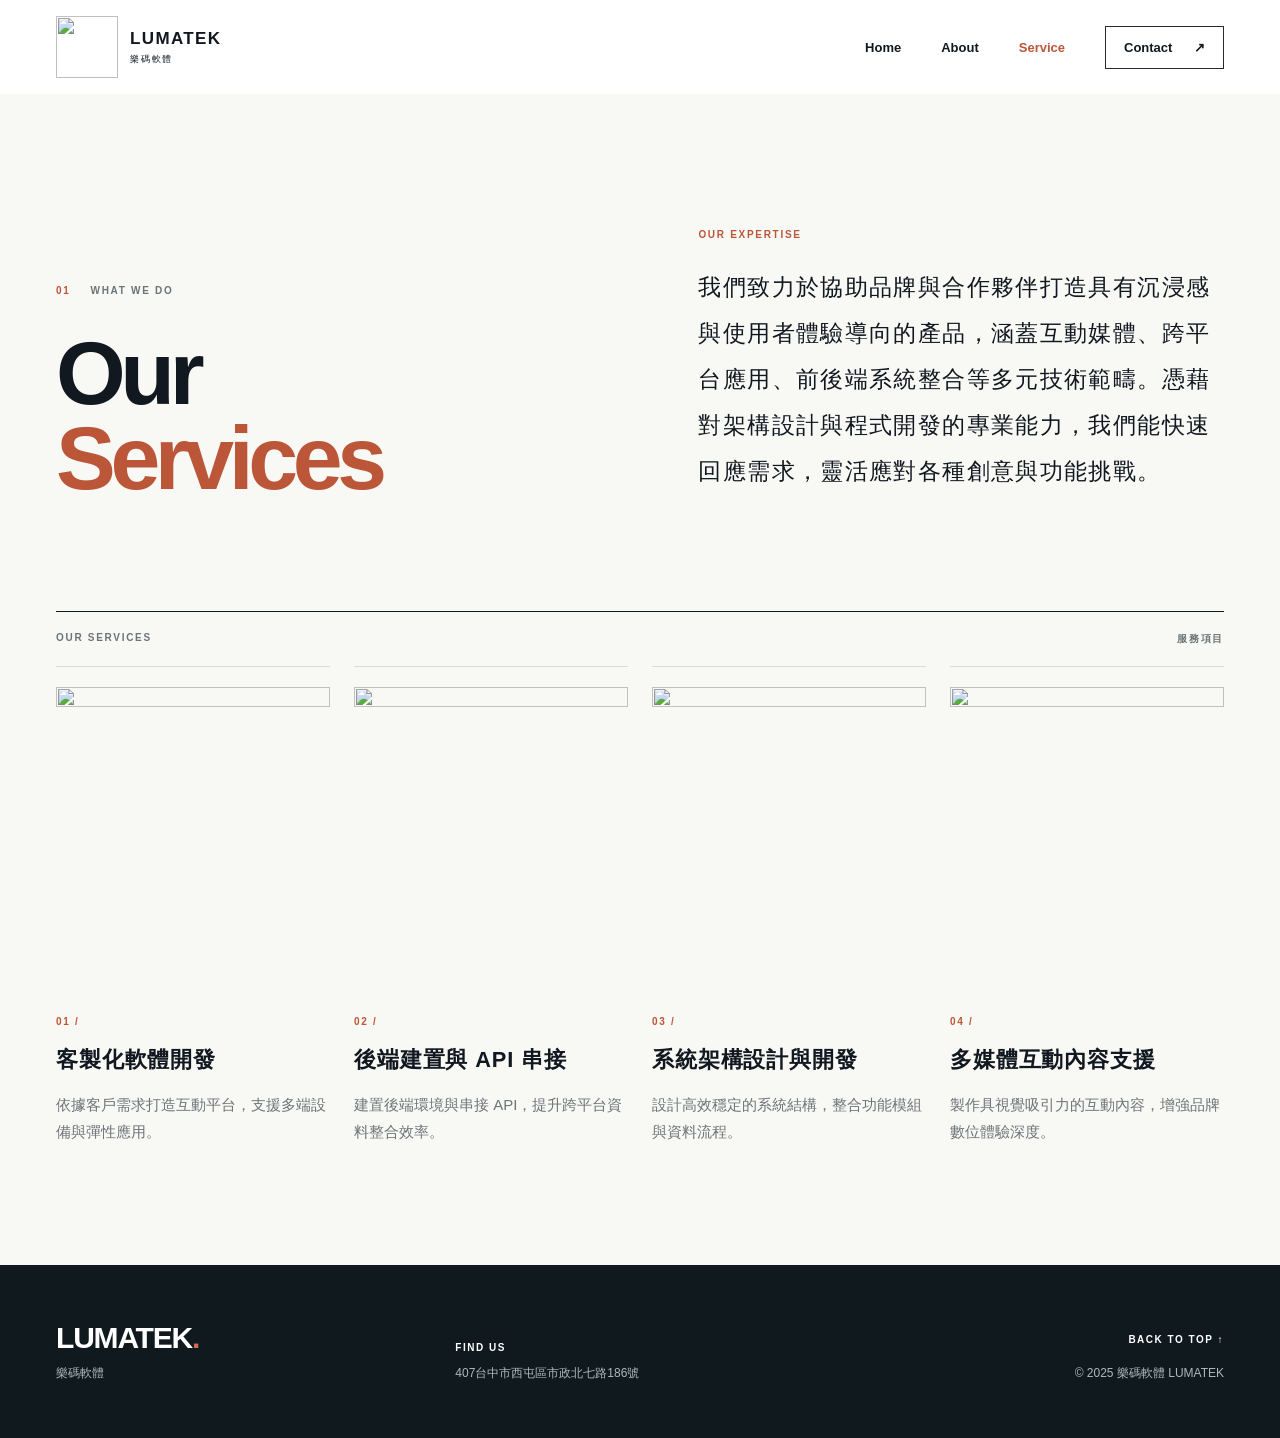
==== services.html @ f09bd557 "[mod] service page" ====
<!doctype html>
<html lang="zh-Hant">
<head>
  <meta charset="utf-8">
  <meta name="viewport" content="width=device-width, initial-scale=1">
  <meta name="description" content="樂碼軟體提供客製化軟體開發、系統整合與多媒體互動內容服務。">
  <title>Our Services | 樂碼軟體 LUMATEK</title>
  <link rel="stylesheet" href="styles.css">
</head>
<body>
  <a class="skip-link" href="#main">跳至主要內容</a>
  <header class="site-header">
    <div class="header-inner">
      <a class="brand" href="index.html#top" aria-label="LUMATEK 首頁">
        <img src="https://static.wixstatic.com/media/d908c8_92dad636d70149c580cc13085adee78d~mv2.jpg" alt="">
        <span>LUMATEK<small>樂碼軟體</small></span>
      </a>
      <nav aria-label="主要導覽">
        <a href="index.html#top">Home</a>
        <a href="index.html#profile">About</a>
        <a class="active" aria-current="page" href="services.html">Service</a>
        <a class="nav-contact" href="index.html#contact">Contact <span aria-hidden="true">↗</span></a>
      </nav>
    </div>
  </header>

  <main id="main">
    <section class="services section-pad" aria-labelledby="services-title">
      <div class="wrap">
        <div class="section-heading">
          <div><p class="eyebrow"><span>01</span> WHAT WE DO</p><h1 id="services-title">Our<br><em>Services</em></h1></div>
          <div class="profile-copy"><span class="tiny-label">OUR EXPERTISE</span><p>我們致力於協助品牌與合作夥伴打造具有沉浸感與使用者體驗導向的產品，涵蓋互動媒體、跨平台應用、前後端系統整合等多元技術範疇。憑藉對架構設計與程式開發的專業能力，我們能快速回應需求，靈活應對各種創意與功能挑戰。</p></div>
        </div>
        <div class="services-heading"><span>OUR SERVICES</span><span>服務項目</span></div>
        <div class="service-grid">
          <article class="service-card">
            <img src="https://static.wixstatic.com/media/d908c8_739e5360549b4cff8ab9a28e5d2e91d1~mv2.jpg/v1/crop/x_250,y_0,w_780,h_854/fill/w_295,h_323,al_c,q_80,usm_0.66_1.00_0.01,enc_avif,quality_auto/software-developer-6521720_1280.jpg" alt="">
            <span class="number">01 /</span><h2>客製化軟體開發</h2><p>依據客戶需求打造互動平台，支援多端設備與彈性應用。</p>
          </article>
          <article class="service-card">
            <img src="https://static.wixstatic.com/media/d908c8_5a6b8cc8b8c74f97b651b3af92de970b~mv2.jpg/v1/crop/x_203,y_0,w_875,h_958/fill/w_295,h_323,al_c,q_80,usm_0.66_1.00_0.01,enc_avif,quality_auto/technology-7966080_1280.jpg" alt="" loading="lazy">
            <span class="number">02 /</span><h2>後端建置與 API 串接</h2><p>建置後端環境與串接 API，提升跨平台資料整合效率。</p>
          </article>
          <article class="service-card">
            <img src="https://static.wixstatic.com/media/d908c8_275425c158c049d290e6bfb7ea84a70f~mv2.jpg/v1/crop/x_274,y_0,w_732,h_802/fill/w_295,h_323,al_c,q_80,usm_0.66_1.00_0.01,enc_avif,quality_auto/hexagon-6564551_1280.jpg" alt="" loading="lazy">
            <span class="number">03 /</span><h2>系統架構設計與開發</h2><p>設計高效穩定的系統結構，整合功能模組與資料流程。</p>
          </article>
          <article class="service-card">
            <img src="https://static.wixstatic.com/media/d908c8_0eededbadeaa4f90a45eddd358cd2c01~mv2.jpg/v1/crop/x_184,y_0,w_654,h_717/fill/w_295,h_323,al_c,q_80,usm_0.66_1.00_0.01,enc_avif,quality_auto/smartphone-6701409_1280.jpg" alt="" loading="lazy">
            <span class="number">04 /</span><h2>多媒體互動內容支援</h2><p>製作具視覺吸引力的互動內容，增強品牌數位體驗深度。</p>
          </article>
        </div>
      </div>
    </section>
  </main>
  <footer class="site-footer"><div class="wrap footer-inner"><div><a class="footer-brand" href="index.html#top">LUMATEK<span>.</span></a><p>樂碼軟體</p></div><div class="footer-address"><span>FIND US</span><p>407台中市西屯區市政北七路186號</p></div><div class="footer-end"><a href="#main">BACK TO TOP ↑</a><p>© 2025 樂碼軟體 LUMATEK</p></div></div></footer>
</body>
</html>
---- styles.css ----
﻿:root{--ink:#121820;--muted:#6e7478;--accent:#bc5639;--paper:#f8f8f5;--line:#d9dcda}*{box-sizing:border-box}html{scroll-behavior:smooth}body{margin:0;color:var(--ink);font-family:Arial,"Noto Sans TC","Microsoft JhengHei",sans-serif;background:var(--paper)}a{color:inherit;text-decoration:none}button,input,textarea{font:inherit}.wrap{width:min(1320px,calc(100% - 112px));margin:auto}.skip-link{position:absolute;top:-60px;left:16px;z-index:20;background:#fff;padding:12px}.skip-link:focus{top:12px}.site-header{background:#fff}.header-inner{height:94px;width:min(1440px,calc(100% - 112px));margin:auto;display:flex;align-items:center;justify-content:space-between}.brand{display:flex;align-items:center;gap:12px;font-weight:800;font-size:17px;letter-spacing:.08em}.brand img{width:62px;height:62px;object-fit:cover}.brand small{display:block;font-size:9px;font-weight:500;letter-spacing:.2em;margin-top:4px}nav{display:flex;align-items:center;gap:40px;font-size:13px;font-weight:700}nav a{transition:color .2s}nav a:hover,nav a.active{color:var(--accent)}.nav-contact{border:1px solid #252b2e;padding:13px 18px}.nav-contact span{margin-left:18px}.hero{position:relative;min-height:650px;height:calc(100vh - 94px);max-height:900px;color:#fff;background:#141b28 url('https://static.wixstatic.com/media/d908c8_405ef2eedf924d50b16e075035a3630d~mv2.jpg') center 53%/cover no-repeat;display:flex;align-items:center}.hero-shade,.contact-overlay{position:absolute;inset:0;background:linear-gradient(90deg,rgba(8,15,27,.76),rgba(8,15,27,.23) 70%),linear-gradient(0deg,rgba(8,15,27,.42),transparent 40%)}.hero-content{position:relative;padding-bottom:35px}.hero-kicker,.eyebrow,.tiny-label,.hero-bottom,.principles-heading,.number,.principle-en{font-size:10px;font-weight:700;letter-spacing:.17em}.hero-kicker{display:flex;align-items:center;gap:12px}.hero-kicker span{width:38px;height:2px;background:#d66b50}.hero h1{font-size:clamp(74px,10.5vw,150px);letter-spacing:-.065em;line-height:.95;margin:30px 0 20px;font-weight:800}.hero-period,.contact-intro h2 span,.footer-brand span{color:#d66b50}.hero-content>p{font-size:clamp(22px,2.4vw,34px);font-weight:500;letter-spacing:.12em;margin:0}.hero-link{display:inline-flex;align-items:center;gap:50px;margin-top:54px;padding-bottom:13px;border-bottom:1px solid rgba(255,255,255,.7);font-size:13px;letter-spacing:.12em}.hero-link span{font-size:20px}.hero-bottom{position:absolute;bottom:32px;left:0;right:0;display:flex;justify-content:space-between;color:rgba(255,255,255,.75)}.hero-bottom b{font-size:16px;margin-left:12px}.section-pad{padding:130px 0 120px}.section-heading{display:grid;grid-template-columns:1fr 1fr;gap:10%;align-items:end}.eyebrow{display:flex;gap:20px;align-items:center;color:#6b7478;margin:0 0 35px}.eyebrow span{color:var(--accent)}.section-heading h2{font-size:clamp(58px,7vw,100px);line-height:.95;letter-spacing:-.06em;margin:0;font-weight:700}.section-heading h2 em{font-style:normal;color:var(--accent)}.profile-copy{max-width:570px;padding-bottom:7px}.tiny-label{color:var(--accent)}.profile-copy p{font-size:clamp(18px,1.8vw,23px);line-height:2;letter-spacing:.06em;margin:22px 0 0;font-weight:500}.principles-heading{border-top:1px solid var(--ink);margin-top:110px;padding:20px 0;display:flex;justify-content:space-between;color:#6b7478}.principles{display:grid;grid-template-columns:repeat(4,1fr);border-top:1px solid var(--line);border-bottom:1px solid var(--line)}.principle{min-height:190px;padding:25px 22px 25px 0;position:relative}.principle+.principle{border-left:1px solid var(--line);padding-left:25px}.number{color:var(--accent)}.principle h3{font-size:clamp(22px,2vw,29px);letter-spacing:.08em;margin:42px 0 12px}.principle-en{font-size:9px;color:#858d90}.principle-arrow{position:absolute;top:23px;right:24px;color:#aab0b1}.contact{position:relative;background:#1c3038 url('https://static.wixstatic.com/media/d908c8_eb71ffd67c944cbcbed3fc04397d1263~mv2.jpg') center/cover no-repeat;color:#fff}.contact-overlay{background:linear-gradient(90deg,rgba(12,26,34,.91),rgba(12,26,34,.73))}.contact-inner{position:relative;display:grid;grid-template-columns:1fr 1fr;gap:10%;padding-top:110px;padding-bottom:110px}.eyebrow.light{color:#c4ccce}.contact-intro h2{font-size:clamp(48px,5.5vw,76px);line-height:1.25;letter-spacing:.04em;margin:0}.contact-intro>p:not(.eyebrow){font-size:16px;letter-spacing:.08em;color:#d4dcdc;margin-top:28px}.contact-decoration{font-size:78px;color:#d66b50;margin-top:70px;font-weight:200}.form-panel{background:#fff;color:var(--ink);padding:40px}.form-heading{display:flex;align-items:flex-start;justify-content:space-between}.form-heading>span{font-size:25px;color:var(--accent)}.form-heading h3{font-size:30px;letter-spacing:.08em;margin:10px 0 26px}.form-row{display:grid;grid-template-columns:1fr 1fr;gap:18px}label{display:block;font-size:12px;font-weight:700;letter-spacing:.06em;margin-bottom:19px}label span{color:var(--accent)}input,textarea{width:100%;display:block;border:0;border-bottom:1px solid #bfc6c5;border-radius:0;background:transparent;padding:12px 0;color:var(--ink);outline:none;font-size:14px}input:focus,textarea:focus{border-color:var(--accent)}input::placeholder,textarea::placeholder{color:#a1a8a8;font-size:13px}textarea{resize:vertical;min-height:85px}.form-panel button{width:100%;background:#172a31;border:0;color:#fff;padding:17px 20px;display:flex;justify-content:space-between;cursor:pointer;text-align:left;font-size:13px;letter-spacing:.1em;transition:background .2s}.form-panel button:hover{background:#bc5639}.form-note,.form-status{font-size:12px;line-height:1.6;color:#697476;margin:12px 0 0}.form-status:not(:empty){color:#a3432b;font-weight:700}.site-footer{background:#101a1e;color:#fff;padding:56px 0}.footer-inner{display:grid;grid-template-columns:1fr 1fr 1fr;gap:30px;align-items:end}.footer-brand{font-size:30px;font-weight:800;letter-spacing:-.04em}.site-footer p{font-size:12px;color:#aeb8b8;margin:10px 0 0}.footer-address span,.footer-end a{font-size:10px;letter-spacing:.15em;font-weight:700}.footer-end{text-align:right}.footer-end a{color:#fff}.footer-end p{margin-top:18px}@media(max-width:800px){.wrap,.header-inner{width:calc(100% - 48px)}.header-inner{height:78px}.brand img{width:52px;height:52px}.brand{font-size:14px}nav{gap:20px;font-size:12px}.nav-contact{padding:10px 12px}.nav-contact span{margin-left:5px}.hero{height:70vh;min-height:560px}.section-pad{padding:85px 0}.section-heading{grid-template-columns:1fr;gap:38px}.principles-heading{margin-top:70px}.principles{grid-template-columns:repeat(2,1fr)}.principle:nth-child(3){border-left:0;border-top:1px solid var(--line);padding-left:0}.principle:nth-child(4){border-top:1px solid var(--line)}.contact-inner{grid-template-columns:1fr;gap:40px;padding-top:80px;padding-bottom:80px}.contact-decoration{display:none}.footer-inner{grid-template-columns:1fr 1fr}.footer-end{grid-column:1/-1;text-align:left}}@media(max-width:480px){.wrap,.header-inner{width:calc(100% - 36px)}.header-inner{height:72px}.brand img{width:46px;height:46px}.brand span{display:none}nav{gap:15px;font-size:11px}.nav-contact{padding:9px}.hero{min-height:530px;height:calc(85vh - 72px);background-position:58% center}.hero h1{font-size:clamp(60px,16vw,80px)}.hero-content>p{font-size:20px;letter-spacing:.06em}.hero-bottom{font-size:8px}.hero-bottom span:first-child{display:none}.hero-bottom{justify-content:flex-end}.section-heading h2{font-size:60px}.profile-copy p{font-size:17px}.principle{min-height:150px}.principle h3{font-size:21px;margin-top:34px}.principle+.principle{padding-left:18px}.principle:nth-child(3){padding-left:0}.principle-arrow{right:12px}.contact-intro h2{font-size:43px}.form-panel{padding:25px}.form-row{grid-template-columns:1fr;gap:0}.footer-inner{grid-template-columns:1fr;gap:28px}.footer-end{grid-column:auto}}@media(prefers-reduced-motion:reduce){html{scroll-behavior:auto}*{transition:none!important}}

.services .section-heading h1{font-size:clamp(58px,7vw,100px);line-height:.95;letter-spacing:-.06em;margin:0;font-weight:700}
.services .section-heading h1 em{font-style:normal;color:var(--accent)}
.services-heading{border-top:1px solid var(--ink);margin-top:110px;padding:20px 0;display:flex;justify-content:space-between;color:#6b7478;font-size:10px;font-weight:700;letter-spacing:.17em}
.service-grid{display:grid;grid-template-columns:repeat(4,minmax(0,1fr));gap:24px}
.service-card{border-top:1px solid var(--line);padding-top:20px}
.service-card img{display:block;width:100%;aspect-ratio:295/323;object-fit:cover;margin-bottom:24px}
.service-card h2{font-size:clamp(19px,1.7vw,24px);letter-spacing:.04em;line-height:1.4;margin:16px 0}
.service-card p{color:var(--muted);font-size:15px;line-height:1.8;margin:0}
@media(max-width:800px){.services-heading{margin-top:70px}.service-grid{grid-template-columns:repeat(2,minmax(0,1fr));gap:40px 24px}}
@media(max-width:480px){.services .section-heading h1{font-size:60px}.service-grid{grid-template-columns:1fr;gap:36px}}
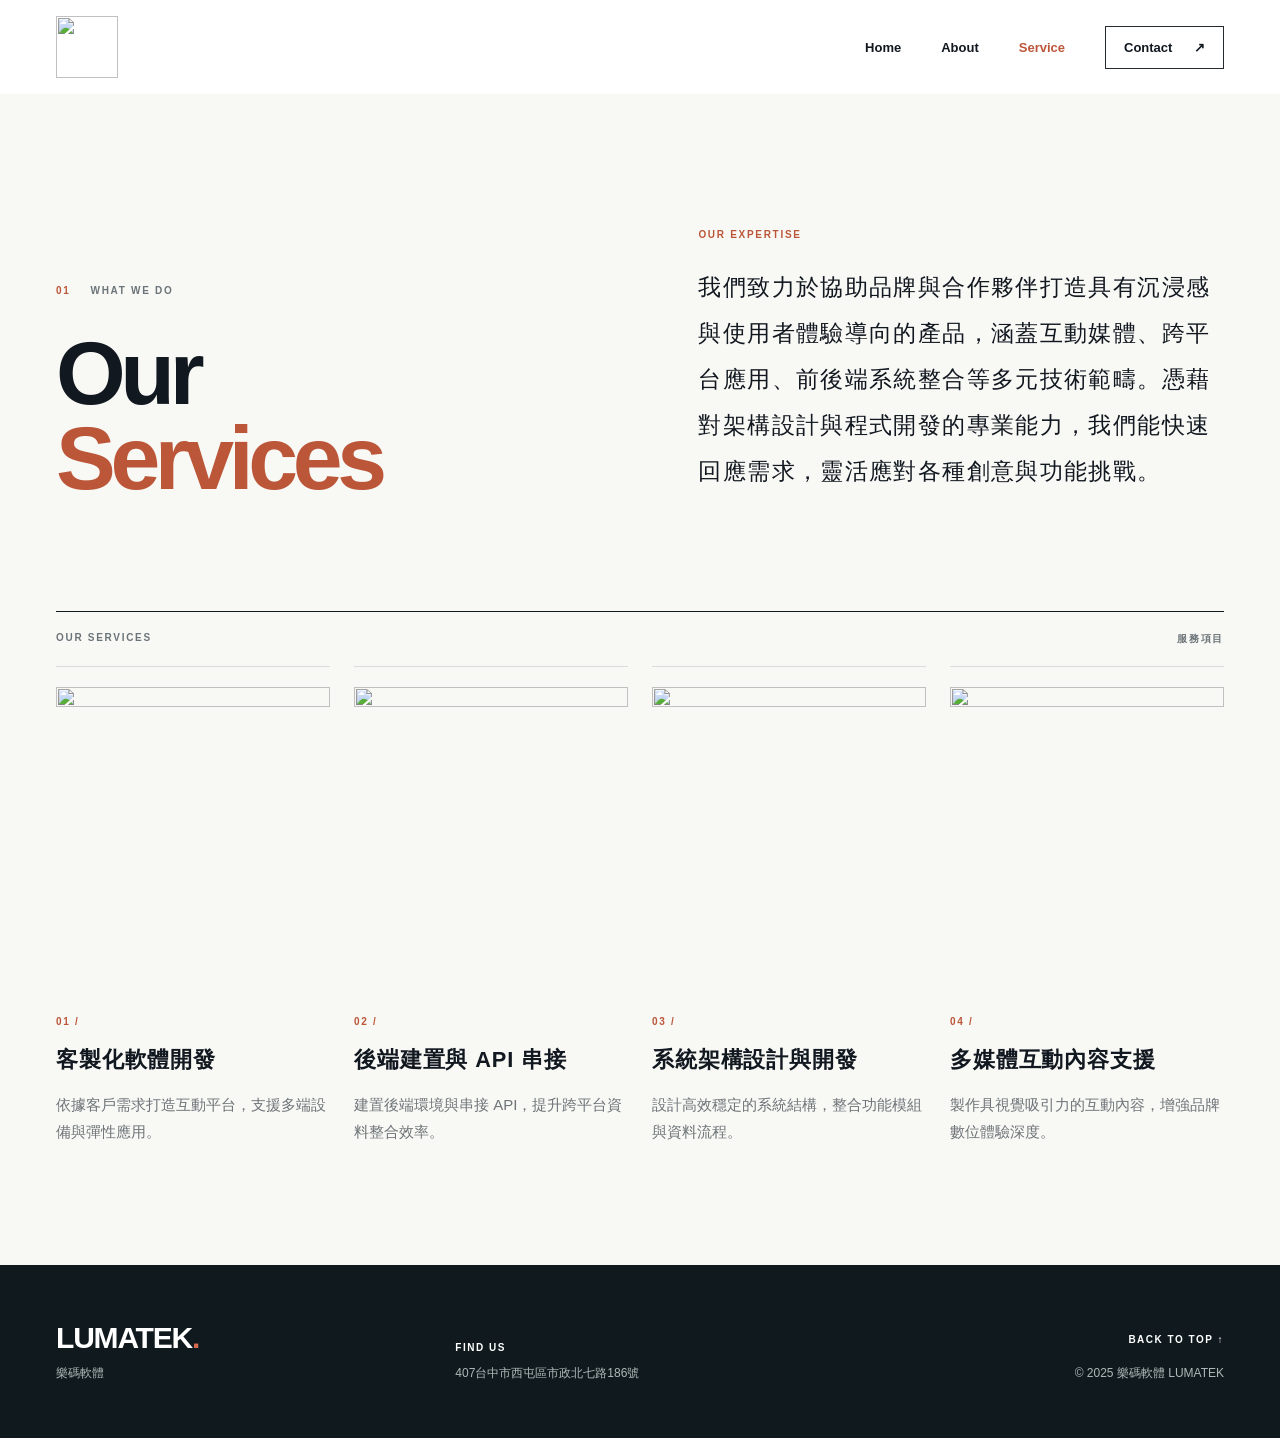
==== commit d3803728: "[mod] logo" ====
--- a/services.html
+++ b/services.html
@@ -13,7 +13,6 @@
     <div class="header-inner">
       <a class="brand" href="index.html#top" aria-label="LUMATEK 首頁">
         <img src="https://static.wixstatic.com/media/d908c8_92dad636d70149c580cc13085adee78d~mv2.jpg" alt="">
-        <span>LUMATEK<small>樂碼軟體</small></span>
       </a>
       <nav aria-label="主要導覽">
         <a href="index.html#top">Home</a>
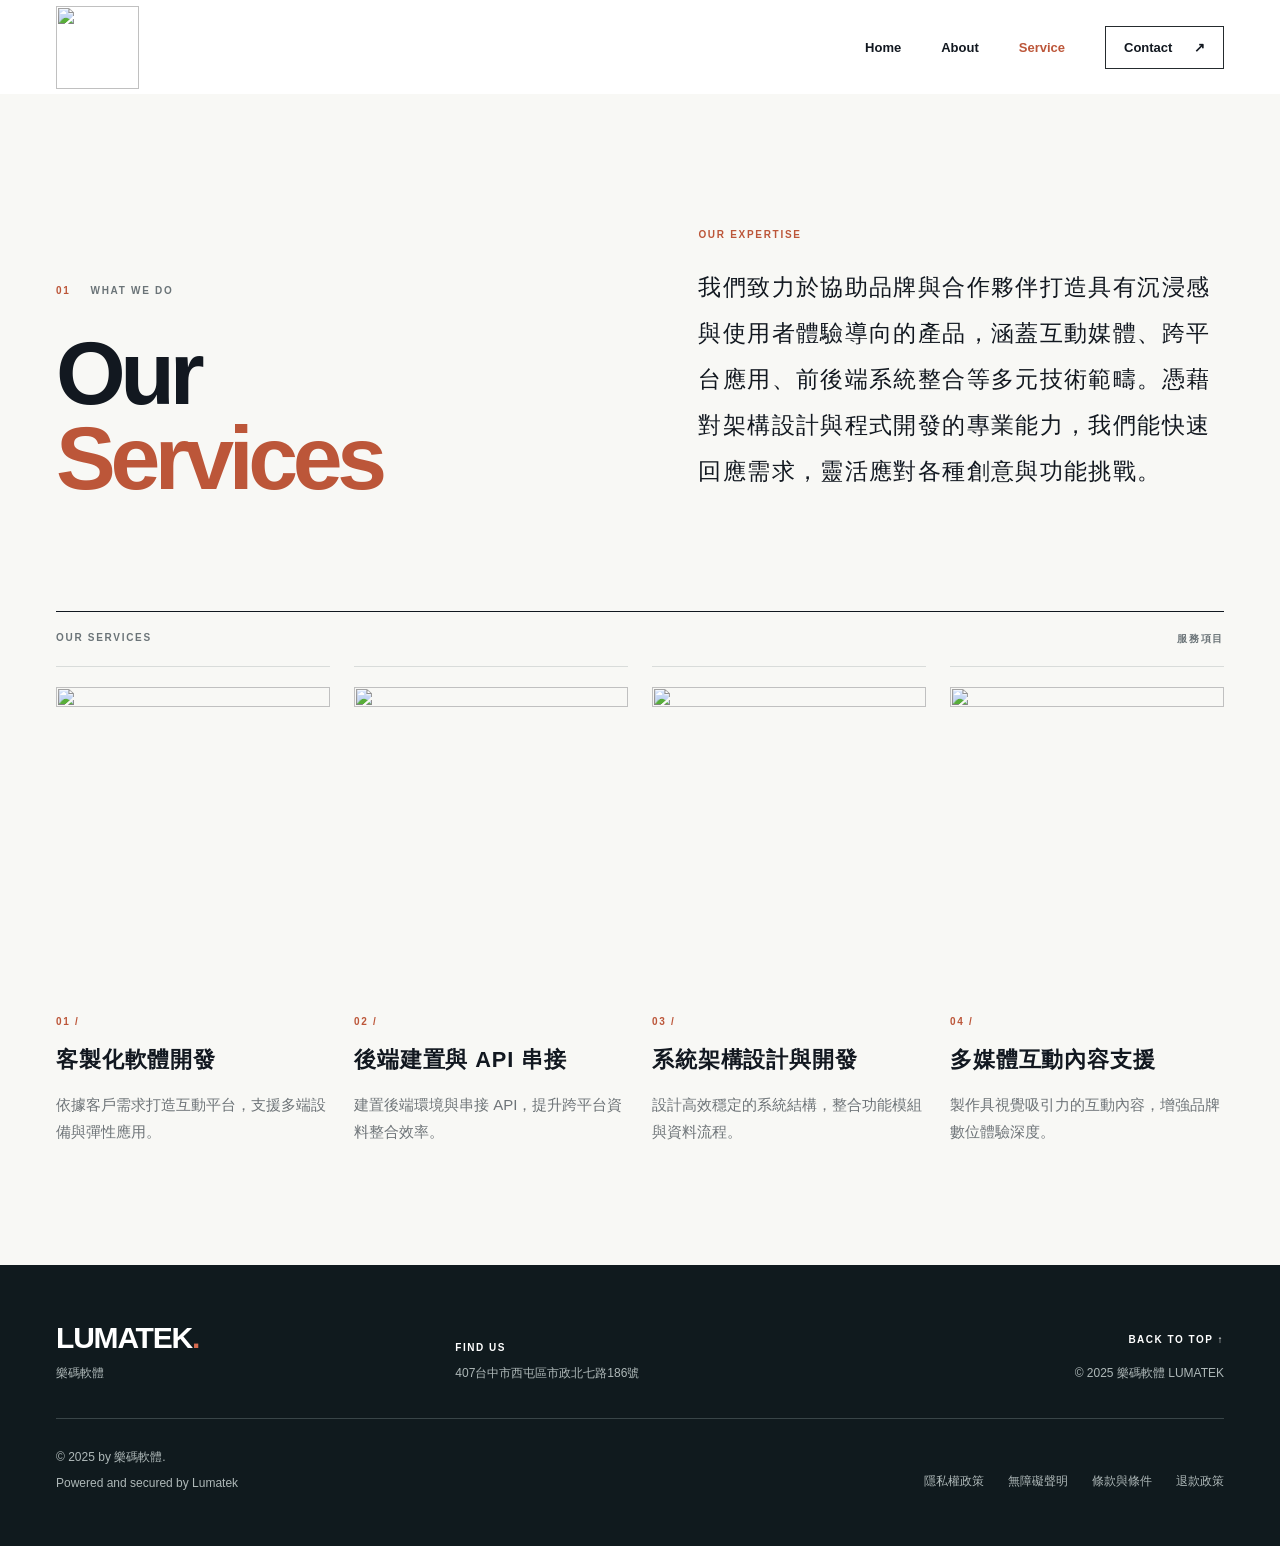
==== commit 71cdf610: "[mod] web" ====
--- a/services.html
+++ b/services.html
@@ -52,6 +52,19 @@
       </div>
     </section>
   </main>
-  <footer class="site-footer"><div class="wrap footer-inner"><div><a class="footer-brand" href="index.html#top">LUMATEK<span>.</span></a><p>樂碼軟體</p></div><div class="footer-address"><span>FIND US</span><p>407台中市西屯區市政北七路186號</p></div><div class="footer-end"><a href="#main">BACK TO TOP ↑</a><p>© 2025 樂碼軟體 LUMATEK</p></div></div></footer>
+  <footer class="site-footer">
+    <div class="wrap">
+      <div class="footer-inner"><div><a class="footer-brand" href="index.html#top">LUMATEK<span>.</span></a><p>樂碼軟體</p></div><div class="footer-address"><span>FIND US</span><p>407台中市西屯區市政北七路186號</p></div><div class="footer-end"><a href="#main">BACK TO TOP ↑</a><p>© 2025 樂碼軟體 LUMATEK</p></div></div>
+      <div class="footer-meta">
+        <div class="footer-credits"><p>© 2025 by 樂碼軟體.</p><p>Powered and secured by Lumatek</p></div>
+        <nav class="footer-links" aria-label="網站政策">
+          <a href="privacy-policy.html">隱私權政策</a>
+          <a href="accessibility.html">無障礙聲明</a>
+          <a href="terms.html">條款與條件</a>
+          <a href="refund-policy.html">退款政策</a>
+        </nav>
+      </div>
+    </div>
+  </footer>
 </body>
 </html>
--- a/styles.css
+++ b/styles.css
@@ -1,6 +1,10 @@
 ﻿:root{--ink:#121820;--muted:#6e7478;--accent:#bc5639;--paper:#f8f8f5;--line:#d9dcda}*{box-sizing:border-box}html{scroll-behavior:smooth}body{margin:0;color:var(--ink);font-family:Arial,"Noto Sans TC","Microsoft JhengHei",sans-serif;background:var(--paper)}a{color:inherit;text-decoration:none}button,input,textarea{font:inherit}.wrap{width:min(1320px,calc(100% - 112px));margin:auto}.skip-link{position:absolute;top:-60px;left:16px;z-index:20;background:#fff;padding:12px}.skip-link:focus{top:12px}.site-header{background:#fff}.header-inner{height:94px;width:min(1440px,calc(100% - 112px));margin:auto;display:flex;align-items:center;justify-content:space-between}.brand{display:flex;align-items:center;gap:12px;font-weight:800;font-size:17px;letter-spacing:.08em}.brand img{width:62px;height:62px;object-fit:cover}.brand small{display:block;font-size:9px;font-weight:500;letter-spacing:.2em;margin-top:4px}nav{display:flex;align-items:center;gap:40px;font-size:13px;font-weight:700}nav a{transition:color .2s}nav a:hover,nav a.active{color:var(--accent)}.nav-contact{border:1px solid #252b2e;padding:13px 18px}.nav-contact span{margin-left:18px}.hero{position:relative;min-height:650px;height:calc(100vh - 94px);max-height:900px;color:#fff;background:#141b28 url('https://static.wixstatic.com/media/d908c8_405ef2eedf924d50b16e075035a3630d~mv2.jpg') center 53%/cover no-repeat;display:flex;align-items:center}.hero-shade,.contact-overlay{position:absolute;inset:0;background:linear-gradient(90deg,rgba(8,15,27,.76),rgba(8,15,27,.23) 70%),linear-gradient(0deg,rgba(8,15,27,.42),transparent 40%)}.hero-content{position:relative;padding-bottom:35px}.hero-kicker,.eyebrow,.tiny-label,.hero-bottom,.principles-heading,.number,.principle-en{font-size:10px;font-weight:700;letter-spacing:.17em}.hero-kicker{display:flex;align-items:center;gap:12px}.hero-kicker span{width:38px;height:2px;background:#d66b50}.hero h1{font-size:clamp(74px,10.5vw,150px);letter-spacing:-.065em;line-height:.95;margin:30px 0 20px;font-weight:800}.hero-period,.contact-intro h2 span,.footer-brand span{color:#d66b50}.hero-content>p{font-size:clamp(22px,2.4vw,34px);font-weight:500;letter-spacing:.12em;margin:0}.hero-link{display:inline-flex;align-items:center;gap:50px;margin-top:54px;padding-bottom:13px;border-bottom:1px solid rgba(255,255,255,.7);font-size:13px;letter-spacing:.12em}.hero-link span{font-size:20px}.hero-bottom{position:absolute;bottom:32px;left:0;right:0;display:flex;justify-content:space-between;color:rgba(255,255,255,.75)}.hero-bottom b{font-size:16px;margin-left:12px}.section-pad{padding:130px 0 120px}.section-heading{display:grid;grid-template-columns:1fr 1fr;gap:10%;align-items:end}.eyebrow{display:flex;gap:20px;align-items:center;color:#6b7478;margin:0 0 35px}.eyebrow span{color:var(--accent)}.section-heading h2{font-size:clamp(58px,7vw,100px);line-height:.95;letter-spacing:-.06em;margin:0;font-weight:700}.section-heading h2 em{font-style:normal;color:var(--accent)}.profile-copy{max-width:570px;padding-bottom:7px}.tiny-label{color:var(--accent)}.profile-copy p{font-size:clamp(18px,1.8vw,23px);line-height:2;letter-spacing:.06em;margin:22px 0 0;font-weight:500}.principles-heading{border-top:1px solid var(--ink);margin-top:110px;padding:20px 0;display:flex;justify-content:space-between;color:#6b7478}.principles{display:grid;grid-template-columns:repeat(4,1fr);border-top:1px solid var(--line);border-bottom:1px solid var(--line)}.principle{min-height:190px;padding:25px 22px 25px 0;position:relative}.principle+.principle{border-left:1px solid var(--line);padding-left:25px}.number{color:var(--accent)}.principle h3{font-size:clamp(22px,2vw,29px);letter-spacing:.08em;margin:42px 0 12px}.principle-en{font-size:9px;color:#858d90}.principle-arrow{position:absolute;top:23px;right:24px;color:#aab0b1}.contact{position:relative;background:#1c3038 url('https://static.wixstatic.com/media/d908c8_eb71ffd67c944cbcbed3fc04397d1263~mv2.jpg') center/cover no-repeat;color:#fff}.contact-overlay{background:linear-gradient(90deg,rgba(12,26,34,.91),rgba(12,26,34,.73))}.contact-inner{position:relative;display:grid;grid-template-columns:1fr 1fr;gap:10%;padding-top:110px;padding-bottom:110px}.eyebrow.light{color:#c4ccce}.contact-intro h2{font-size:clamp(48px,5.5vw,76px);line-height:1.25;letter-spacing:.04em;margin:0}.contact-intro>p:not(.eyebrow){font-size:16px;letter-spacing:.08em;color:#d4dcdc;margin-top:28px}.contact-decoration{font-size:78px;color:#d66b50;margin-top:70px;font-weight:200}.form-panel{background:#fff;color:var(--ink);padding:40px}.form-heading{display:flex;align-items:flex-start;justify-content:space-between}.form-heading>span{font-size:25px;color:var(--accent)}.form-heading h3{font-size:30px;letter-spacing:.08em;margin:10px 0 26px}.form-row{display:grid;grid-template-columns:1fr 1fr;gap:18px}label{display:block;font-size:12px;font-weight:700;letter-spacing:.06em;margin-bottom:19px}label span{color:var(--accent)}input,textarea{width:100%;display:block;border:0;border-bottom:1px solid #bfc6c5;border-radius:0;background:transparent;padding:12px 0;color:var(--ink);outline:none;font-size:14px}input:focus,textarea:focus{border-color:var(--accent)}input::placeholder,textarea::placeholder{color:#a1a8a8;font-size:13px}textarea{resize:vertical;min-height:85px}.form-panel button{width:100%;background:#172a31;border:0;color:#fff;padding:17px 20px;display:flex;justify-content:space-between;cursor:pointer;text-align:left;font-size:13px;letter-spacing:.1em;transition:background .2s}.form-panel button:hover{background:#bc5639}.form-note,.form-status{font-size:12px;line-height:1.6;color:#697476;margin:12px 0 0}.form-status:not(:empty){color:#a3432b;font-weight:700}.site-footer{background:#101a1e;color:#fff;padding:56px 0}.footer-inner{display:grid;grid-template-columns:1fr 1fr 1fr;gap:30px;align-items:end}.footer-brand{font-size:30px;font-weight:800;letter-spacing:-.04em}.site-footer p{font-size:12px;color:#aeb8b8;margin:10px 0 0}.footer-address span,.footer-end a{font-size:10px;letter-spacing:.15em;font-weight:700}.footer-end{text-align:right}.footer-end a{color:#fff}.footer-end p{margin-top:18px}@media(max-width:800px){.wrap,.header-inner{width:calc(100% - 48px)}.header-inner{height:78px}.brand img{width:52px;height:52px}.brand{font-size:14px}nav{gap:20px;font-size:12px}.nav-contact{padding:10px 12px}.nav-contact span{margin-left:5px}.hero{height:70vh;min-height:560px}.section-pad{padding:85px 0}.section-heading{grid-template-columns:1fr;gap:38px}.principles-heading{margin-top:70px}.principles{grid-template-columns:repeat(2,1fr)}.principle:nth-child(3){border-left:0;border-top:1px solid var(--line);padding-left:0}.principle:nth-child(4){border-top:1px solid var(--line)}.contact-inner{grid-template-columns:1fr;gap:40px;padding-top:80px;padding-bottom:80px}.contact-decoration{display:none}.footer-inner{grid-template-columns:1fr 1fr}.footer-end{grid-column:1/-1;text-align:left}}@media(max-width:480px){.wrap,.header-inner{width:calc(100% - 36px)}.header-inner{height:72px}.brand img{width:46px;height:46px}.brand span{display:none}nav{gap:15px;font-size:11px}.nav-contact{padding:9px}.hero{min-height:530px;height:calc(85vh - 72px);background-position:58% center}.hero h1{font-size:clamp(60px,16vw,80px)}.hero-content>p{font-size:20px;letter-spacing:.06em}.hero-bottom{font-size:8px}.hero-bottom span:first-child{display:none}.hero-bottom{justify-content:flex-end}.section-heading h2{font-size:60px}.profile-copy p{font-size:17px}.principle{min-height:150px}.principle h3{font-size:21px;margin-top:34px}.principle+.principle{padding-left:18px}.principle:nth-child(3){padding-left:0}.principle-arrow{right:12px}.contact-intro h2{font-size:43px}.form-panel{padding:25px}.form-row{grid-template-columns:1fr;gap:0}.footer-inner{grid-template-columns:1fr;gap:28px}.footer-end{grid-column:auto}}@media(prefers-reduced-motion:reduce){html{scroll-behavior:auto}*{transition:none!important}}
 
 .services .section-heading h1{font-size:clamp(58px,7vw,100px);line-height:.95;letter-spacing:-.06em;margin:0;font-weight:700}
+.footer-meta{display:flex;justify-content:space-between;align-items:end;gap:24px;flex-wrap:wrap;border-top:1px solid #394548;margin-top:36px;padding-top:20px}
+.footer-credits a,.footer-links a{color:#aeb8b8}
+.footer-credits a:hover,.footer-links a:hover{color:#fff}
+.footer-links{gap:12px 24px;flex-wrap:wrap;font-size:12px;font-weight:400}
 .services .section-heading h1 em{font-style:normal;color:var(--accent)}
 .services-heading{border-top:1px solid var(--ink);margin-top:110px;padding:20px 0;display:flex;justify-content:space-between;color:#6b7478;font-size:10px;font-weight:700;letter-spacing:.17em}
 .service-grid{display:grid;grid-template-columns:repeat(4,minmax(0,1fr));gap:24px}
@@ -10,3 +14,19 @@
 .service-card p{color:var(--muted);font-size:15px;line-height:1.8;margin:0}
 @media(max-width:800px){.services-heading{margin-top:70px}.service-grid{grid-template-columns:repeat(2,minmax(0,1fr));gap:40px 24px}}
 @media(max-width:480px){.services .section-heading h1{font-size:60px}.service-grid{grid-template-columns:1fr;gap:36px}}
+@media(max-width:360px){.hero h1{font-size:clamp(44px,16vw,60px)}}
+
+.policy-content{max-width:900px}
+.policy-content h1{font-size:clamp(42px,6vw,80px);line-height:1.05;letter-spacing:-.05em;margin:0 0 56px;overflow-wrap:anywhere}
+.policy-content h2{font-size:clamp(22px,2.4vw,30px);line-height:1.25;margin:48px 0 18px}
+.policy-content p,.policy-content li{font-size:16px;line-height:1.8;overflow-wrap:anywhere}
+.policy-content p{margin:0 0 18px}
+.policy-content ul{padding-left:24px;margin:0 0 18px}
+.policy-content li+li{margin-top:8px}
+.policy-content .policy-notice{border-left:3px solid var(--accent);padding-left:20px;margin-bottom:40px;color:var(--muted)}
+
+.site-header .brand{flex-shrink:0}
+.site-header .brand img{display:block;width:83px;height:83px}
+@media(max-width:800px){.site-header .brand img{width:66px;height:66px}}
+@media(max-width:480px){.site-header .brand img{width:64px;height:64px}}
+@media(max-width:360px){.site-header nav{gap:8px}.site-header .brand img{width:56px;height:56px}}
